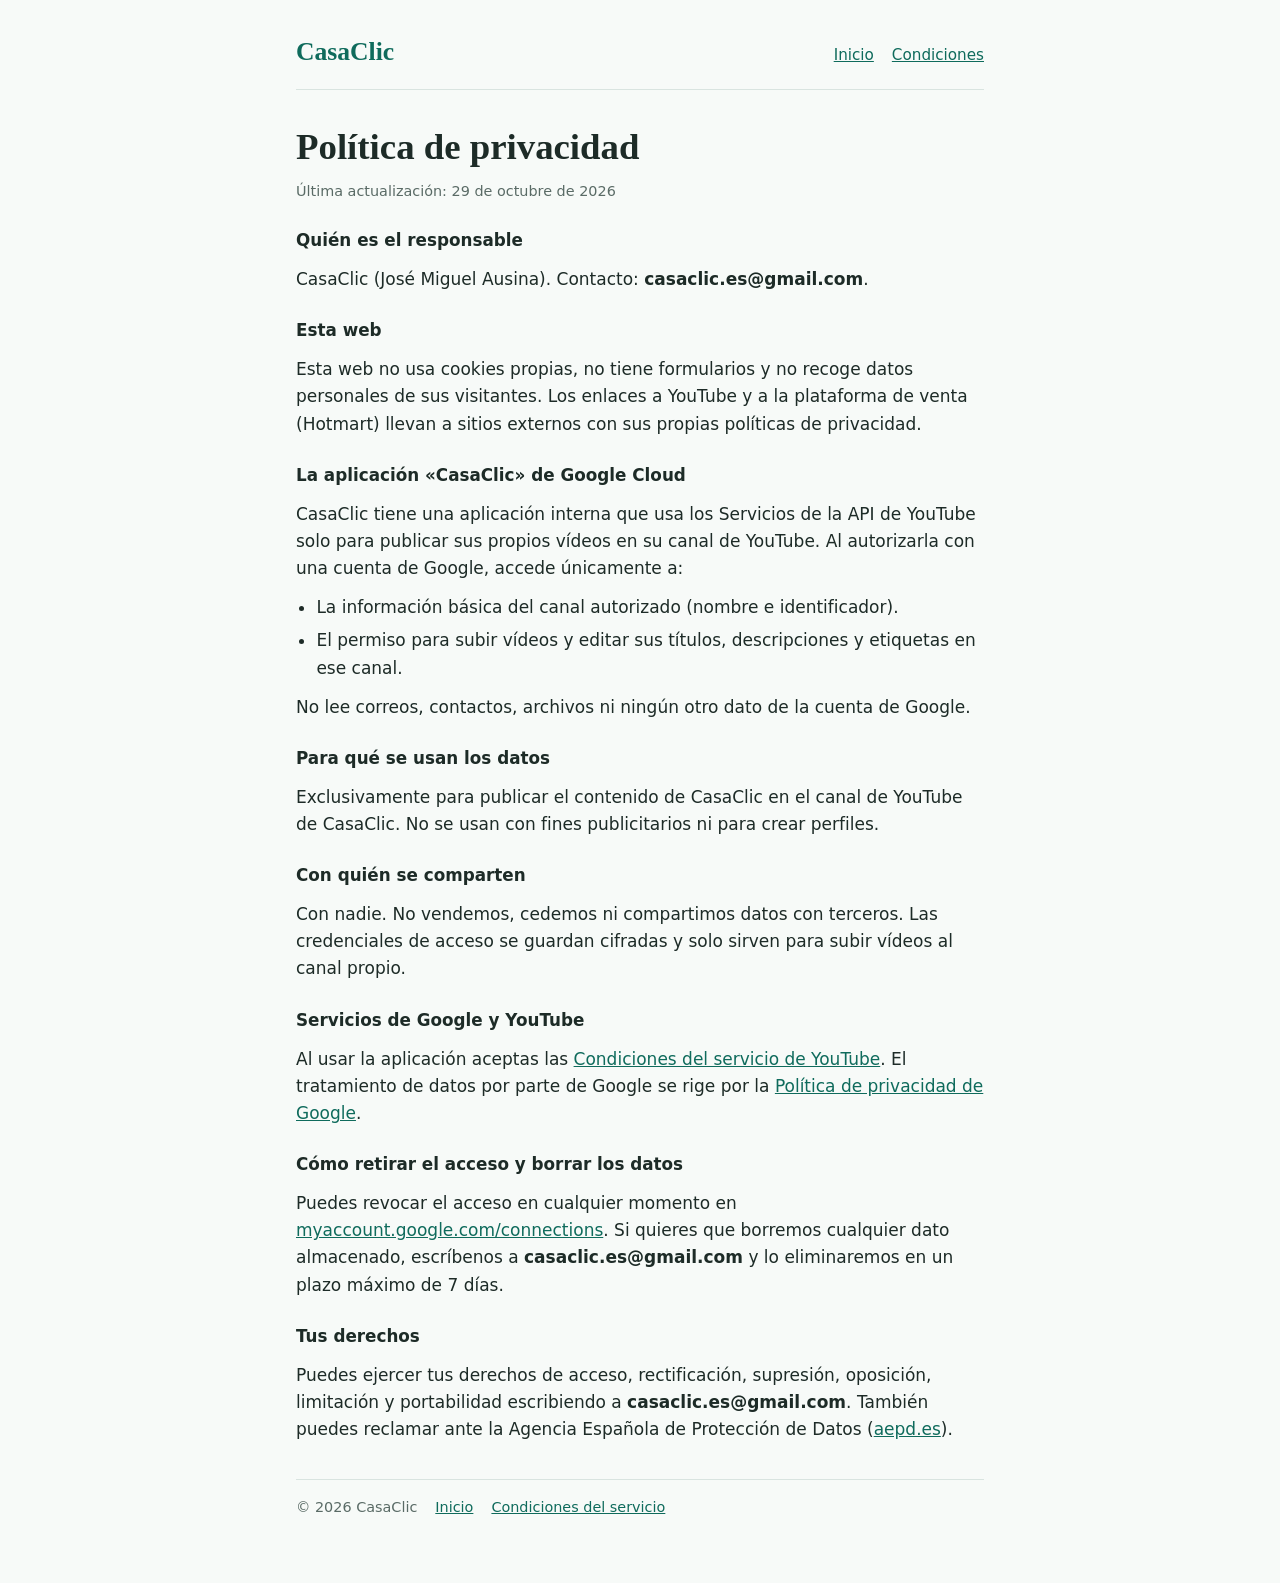
==== privacidad.html @ afab8d06 "Rename privacidad.html.txt to privacidad.html" ====
<!doctype html>
<html lang="es">
<head>
<meta charset="utf-8">
<meta name="viewport" content="width=device-width, initial-scale=1">
<title>Política de privacidad · CasaClic</title>
<link rel="stylesheet" href="estilos.css">
</head>
<body>
<div class="wrap">
  <header class="top">
    <a class="logo" href="index.html">CasaClic</a>
    <nav>
      <a href="index.html">Inicio</a>
      <a href="terminos.html">Condiciones</a>
    </nav>
  </header>

  <section>
    <h1>Política de privacidad</h1>
    <p class="meta">Última actualización: 29 de octubre de 2026</p>

    <h3>Quién es el responsable</h3>
    <p>CasaClic (José Miguel Ausina). Contacto: <strong>casaclic.es@gmail.com</strong>.</p>

    <h3>Esta web</h3>
    <p>Esta web no usa cookies propias, no tiene formularios y no recoge datos personales de sus visitantes. Los enlaces a YouTube y a la plataforma de venta (Hotmart) llevan a sitios externos con sus propias políticas de privacidad.</p>

    <h3>La aplicación «CasaClic» de Google Cloud</h3>
    <p>CasaClic tiene una aplicación interna que usa los Servicios de la API de YouTube solo para publicar sus propios vídeos en su canal de YouTube. Al autorizarla con una cuenta de Google, accede únicamente a:</p>
    <ul>
      <li>La información básica del canal autorizado (nombre e identificador).</li>
      <li>El permiso para subir vídeos y editar sus títulos, descripciones y etiquetas en ese canal.</li>
    </ul>
    <p>No lee correos, contactos, archivos ni ningún otro dato de la cuenta de Google.</p>

    <h3>Para qué se usan los datos</h3>
    <p>Exclusivamente para publicar el contenido de CasaClic en el canal de YouTube de CasaClic. No se usan con fines publicitarios ni para crear perfiles.</p>

    <h3>Con quién se comparten</h3>
    <p>Con nadie. No vendemos, cedemos ni compartimos datos con terceros. Las credenciales de acceso se guardan cifradas y solo sirven para subir vídeos al canal propio.</p>

    <h3>Servicios de Google y YouTube</h3>
    <p>Al usar la aplicación aceptas las <a href="https://www.youtube.com/t/terms" target="_blank" rel="noopener">Condiciones del servicio de YouTube</a>. El tratamiento de datos por parte de Google se rige por la <a href="https://policies.google.com/privacy" target="_blank" rel="noopener">Política de privacidad de Google</a>.</p>

    <h3>Cómo retirar el acceso y borrar los datos</h3>
    <p>Puedes revocar el acceso en cualquier momento en <a href="https://myaccount.google.com/connections" target="_blank" rel="noopener">myaccount.google.com/connections</a>. Si quieres que borremos cualquier dato almacenado, escríbenos a <strong>casaclic.es@gmail.com</strong> y lo eliminaremos en un plazo máximo de 7 días.</p>

    <h3>Tus derechos</h3>
    <p>Puedes ejercer tus derechos de acceso, rectificación, supresión, oposición, limitación y portabilidad escribiendo a <strong>casaclic.es@gmail.com</strong>. También puedes reclamar ante la Agencia Española de Protección de Datos (<a href="https://www.aepd.es" target="_blank" rel="noopener">aepd.es</a>).</p>
  </section>

  <footer>
    <span>© 2026 CasaClic</span>
    <a href="index.html">Inicio</a>
    <a href="terminos.html">Condiciones del servicio</a>
  </footer>
</div>
</body>
</html>
---- estilos.css ----
/* CasaClic - estilos compartidos */
:root{
  --bg:#f7faf8; --surface:#ffffff; --fg:#1d2b27; --muted:#5a6b66;
  --accent:#0f6b5c; --accent-fg:#ffffff; --coral:#c8553d; --line:#d9e4e0;
  --display:Georgia, "Times New Roman", serif;
  --body:"Segoe UI", system-ui, -apple-system, Roboto, sans-serif;
}
@media (prefers-color-scheme: dark){
  :root{--bg:#121a18; --surface:#18221f; --fg:#e4ece9; --muted:#9db0aa;
    --accent:#5cc2ad; --accent-fg:#0d1513; --coral:#f08a72; --line:#2a3833; color-scheme:dark}
}
*{box-sizing:border-box}
html{-webkit-text-size-adjust:100%}
body{margin:0;background:var(--bg);color:var(--fg);font-family:var(--body);font-size:17px;line-height:1.6}
.wrap{max-width:720px;margin:0 auto;padding:32px 16px 64px;display:flex;flex-direction:column;gap:36px}
header.top{display:flex;flex-wrap:wrap;align-items:baseline;justify-content:space-between;gap:12px;border-bottom:1px solid var(--line);padding-bottom:16px}
.logo{font-family:var(--display);font-size:1.6rem;font-weight:700;color:var(--accent);text-decoration:none}
nav{display:flex;flex-wrap:wrap;gap:6px 18px;font-size:.95rem}
a{color:var(--accent)}
a:focus-visible{outline:2px solid var(--coral);outline-offset:2px}
h1{font-family:var(--display);font-size:2.3rem;line-height:1.15;margin:0}
h2{font-family:var(--display);font-size:1.45rem;margin:0}
h3{font-size:1.05rem;margin:12px 0 0}
p,ul{margin:0}
ul{padding-left:1.2em;display:flex;flex-direction:column;gap:6px}
section{display:flex;flex-direction:column;gap:12px}
.lead{font-size:1.15rem;color:var(--muted)}
.tag{color:var(--coral);font-weight:600}
.btn{display:inline-block;background:var(--accent);color:var(--accent-fg);text-decoration:none;font-weight:600;padding:12px 22px;border-radius:999px}
.btn:hover{filter:brightness(1.08)}
.card{background:var(--surface);border:1px solid var(--line);border-radius:14px;padding:20px;display:flex;flex-direction:column;gap:10px}
.grid{display:grid;grid-template-columns:repeat(auto-fit,minmax(200px,1fr));gap:14px}
.meta{color:var(--muted);font-size:.9rem}
footer{border-top:1px solid var(--line);padding-top:16px;color:var(--muted);font-size:.9rem;display:flex;flex-wrap:wrap;gap:6px 18px}
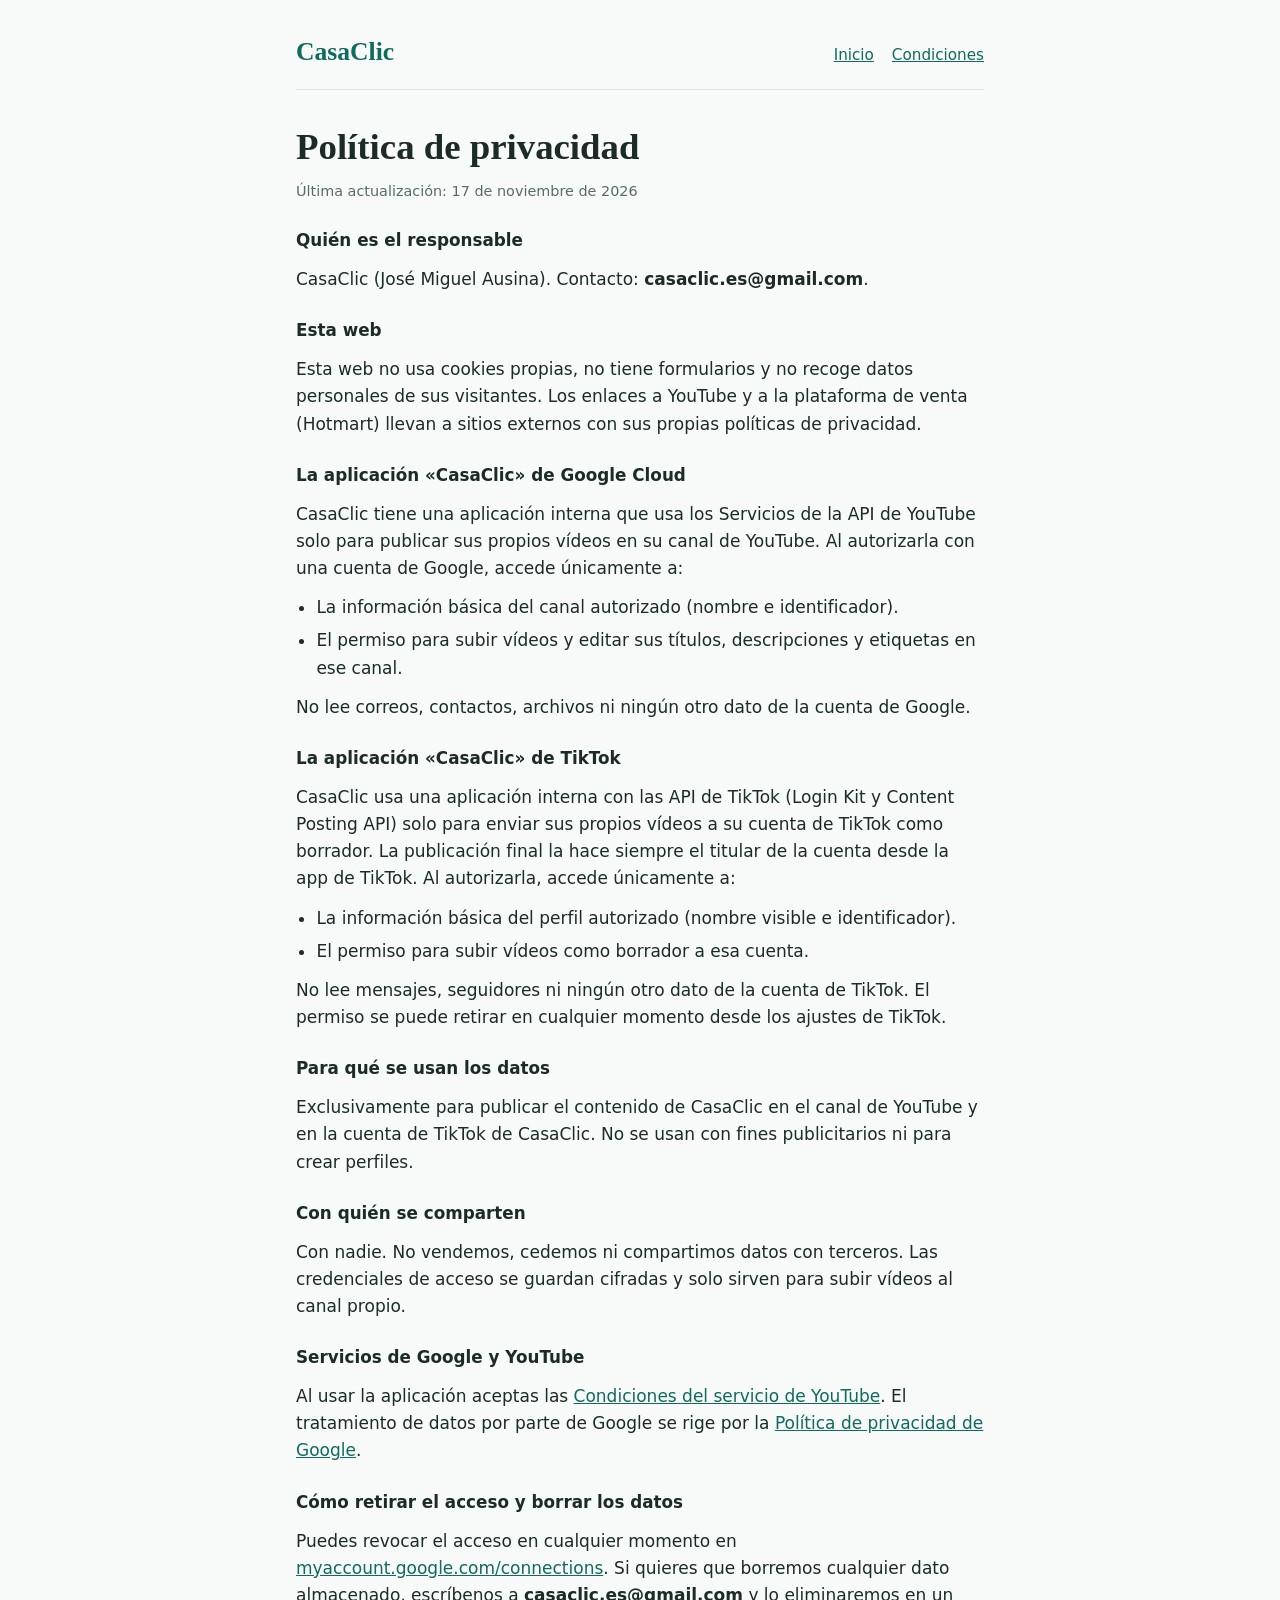
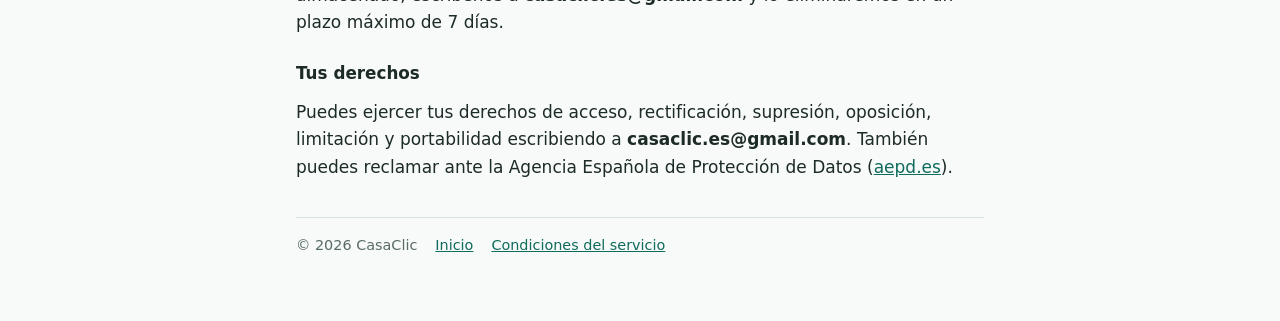
==== commit b469b017: "TikTok: página de retorno, privacidad y condiciones, icono Co-Authored-By: Claude Opus 5.5 <noreply@" ====
--- a/privacidad.html
+++ b/privacidad.html
@@ -1,60 +1,68 @@
-<!doctype html>
-<html lang="es">
-<head>
-<meta charset="utf-8">
-<meta name="viewport" content="width=device-width, initial-scale=1">
-<title>Política de privacidad · CasaClic</title>
-<link rel="stylesheet" href="estilos.css">
-</head>
-<body>
-<div class="wrap">
-  <header class="top">
-    <a class="logo" href="index.html">CasaClic</a>
-    <nav>
-      <a href="index.html">Inicio</a>
-      <a href="terminos.html">Condiciones</a>
-    </nav>
-  </header>
-
-  <section>
-    <h1>Política de privacidad</h1>
-    <p class="meta">Última actualización: 29 de octubre de 2026</p>
-
-    <h3>Quién es el responsable</h3>
-    <p>CasaClic (José Miguel Ausina). Contacto: <strong>casaclic.es@gmail.com</strong>.</p>
-
-    <h3>Esta web</h3>
-    <p>Esta web no usa cookies propias, no tiene formularios y no recoge datos personales de sus visitantes. Los enlaces a YouTube y a la plataforma de venta (Hotmart) llevan a sitios externos con sus propias políticas de privacidad.</p>
-
-    <h3>La aplicación «CasaClic» de Google Cloud</h3>
-    <p>CasaClic tiene una aplicación interna que usa los Servicios de la API de YouTube solo para publicar sus propios vídeos en su canal de YouTube. Al autorizarla con una cuenta de Google, accede únicamente a:</p>
-    <ul>
-      <li>La información básica del canal autorizado (nombre e identificador).</li>
-      <li>El permiso para subir vídeos y editar sus títulos, descripciones y etiquetas en ese canal.</li>
-    </ul>
-    <p>No lee correos, contactos, archivos ni ningún otro dato de la cuenta de Google.</p>
-
-    <h3>Para qué se usan los datos</h3>
-    <p>Exclusivamente para publicar el contenido de CasaClic en el canal de YouTube de CasaClic. No se usan con fines publicitarios ni para crear perfiles.</p>
-
-    <h3>Con quién se comparten</h3>
-    <p>Con nadie. No vendemos, cedemos ni compartimos datos con terceros. Las credenciales de acceso se guardan cifradas y solo sirven para subir vídeos al canal propio.</p>
-
-    <h3>Servicios de Google y YouTube</h3>
-    <p>Al usar la aplicación aceptas las <a href="https://www.youtube.com/t/terms" target="_blank" rel="noopener">Condiciones del servicio de YouTube</a>. El tratamiento de datos por parte de Google se rige por la <a href="https://policies.google.com/privacy" target="_blank" rel="noopener">Política de privacidad de Google</a>.</p>
-
-    <h3>Cómo retirar el acceso y borrar los datos</h3>
-    <p>Puedes revocar el acceso en cualquier momento en <a href="https://myaccount.google.com/connections" target="_blank" rel="noopener">myaccount.google.com/connections</a>. Si quieres que borremos cualquier dato almacenado, escríbenos a <strong>casaclic.es@gmail.com</strong> y lo eliminaremos en un plazo máximo de 7 días.</p>
-
-    <h3>Tus derechos</h3>
-    <p>Puedes ejercer tus derechos de acceso, rectificación, supresión, oposición, limitación y portabilidad escribiendo a <strong>casaclic.es@gmail.com</strong>. También puedes reclamar ante la Agencia Española de Protección de Datos (<a href="https://www.aepd.es" target="_blank" rel="noopener">aepd.es</a>).</p>
-  </section>
-
-  <footer>
-    <span>© 2026 CasaClic</span>
-    <a href="index.html">Inicio</a>
-    <a href="terminos.html">Condiciones del servicio</a>
-  </footer>
-</div>
-</body>
-</html>
+<!doctype html>
+<html lang="es">
+<head>
+<meta charset="utf-8">
+<meta name="viewport" content="width=device-width, initial-scale=1">
+<title>Política de privacidad · CasaClic</title>
+<link rel="stylesheet" href="estilos.css">
+</head>
+<body>
+<div class="wrap">
+  <header class="top">
+    <a class="logo" href="index.html">CasaClic</a>
+    <nav>
+      <a href="index.html">Inicio</a>
+      <a href="terminos.html">Condiciones</a>
+    </nav>
+  </header>
+
+  <section>
+    <h1>Política de privacidad</h1>
+    <p class="meta">Última actualización: 17 de noviembre de 2026</p>
+
+    <h3>Quién es el responsable</h3>
+    <p>CasaClic (José Miguel Ausina). Contacto: <strong>casaclic.es@gmail.com</strong>.</p>
+
+    <h3>Esta web</h3>
+    <p>Esta web no usa cookies propias, no tiene formularios y no recoge datos personales de sus visitantes. Los enlaces a YouTube y a la plataforma de venta (Hotmart) llevan a sitios externos con sus propias políticas de privacidad.</p>
+
+    <h3>La aplicación «CasaClic» de Google Cloud</h3>
+    <p>CasaClic tiene una aplicación interna que usa los Servicios de la API de YouTube solo para publicar sus propios vídeos en su canal de YouTube. Al autorizarla con una cuenta de Google, accede únicamente a:</p>
+    <ul>
+      <li>La información básica del canal autorizado (nombre e identificador).</li>
+      <li>El permiso para subir vídeos y editar sus títulos, descripciones y etiquetas en ese canal.</li>
+    </ul>
+    <p>No lee correos, contactos, archivos ni ningún otro dato de la cuenta de Google.</p>
+
+    <h3>La aplicación «CasaClic» de TikTok</h3>
+    <p>CasaClic usa una aplicación interna con las API de TikTok (Login Kit y Content Posting API) solo para enviar sus propios vídeos a su cuenta de TikTok como borrador. La publicación final la hace siempre el titular de la cuenta desde la app de TikTok. Al autorizarla, accede únicamente a:</p>
+    <ul>
+      <li>La información básica del perfil autorizado (nombre visible e identificador).</li>
+      <li>El permiso para subir vídeos como borrador a esa cuenta.</li>
+    </ul>
+    <p>No lee mensajes, seguidores ni ningún otro dato de la cuenta de TikTok. El permiso se puede retirar en cualquier momento desde los ajustes de TikTok.</p>
+
+    <h3>Para qué se usan los datos</h3>
+    <p>Exclusivamente para publicar el contenido de CasaClic en el canal de YouTube y en la cuenta de TikTok de CasaClic. No se usan con fines publicitarios ni para crear perfiles.</p>
+
+    <h3>Con quién se comparten</h3>
+    <p>Con nadie. No vendemos, cedemos ni compartimos datos con terceros. Las credenciales de acceso se guardan cifradas y solo sirven para subir vídeos al canal propio.</p>
+
+    <h3>Servicios de Google y YouTube</h3>
+    <p>Al usar la aplicación aceptas las <a href="https://www.youtube.com/t/terms" target="_blank" rel="noopener">Condiciones del servicio de YouTube</a>. El tratamiento de datos por parte de Google se rige por la <a href="https://policies.google.com/privacy" target="_blank" rel="noopener">Política de privacidad de Google</a>.</p>
+
+    <h3>Cómo retirar el acceso y borrar los datos</h3>
+    <p>Puedes revocar el acceso en cualquier momento en <a href="https://myaccount.google.com/connections" target="_blank" rel="noopener">myaccount.google.com/connections</a>. Si quieres que borremos cualquier dato almacenado, escríbenos a <strong>casaclic.es@gmail.com</strong> y lo eliminaremos en un plazo máximo de 7 días.</p>
+
+    <h3>Tus derechos</h3>
+    <p>Puedes ejercer tus derechos de acceso, rectificación, supresión, oposición, limitación y portabilidad escribiendo a <strong>casaclic.es@gmail.com</strong>. También puedes reclamar ante la Agencia Española de Protección de Datos (<a href="https://www.aepd.es" target="_blank" rel="noopener">aepd.es</a>).</p>
+  </section>
+
+  <footer>
+    <span>© 2026 CasaClic</span>
+    <a href="index.html">Inicio</a>
+    <a href="terminos.html">Condiciones del servicio</a>
+  </footer>
+</div>
+</body>
+</html>
